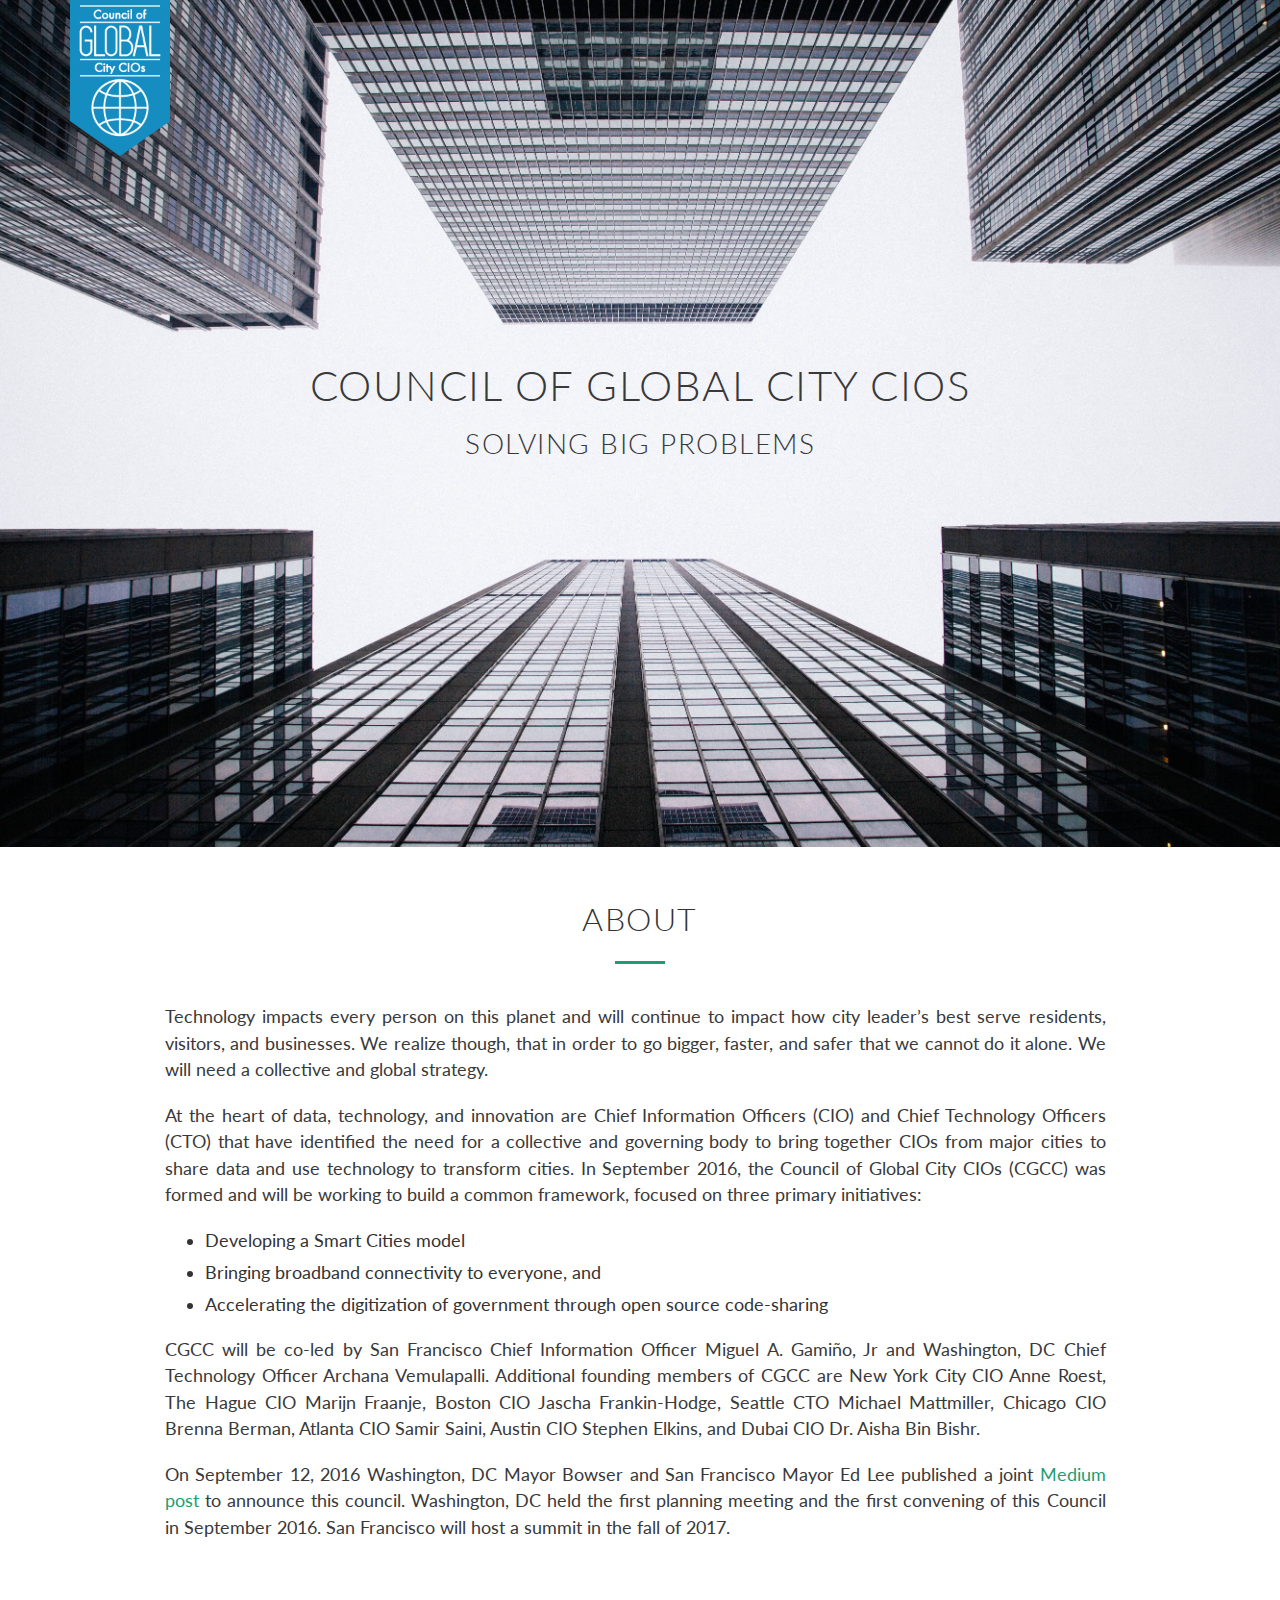
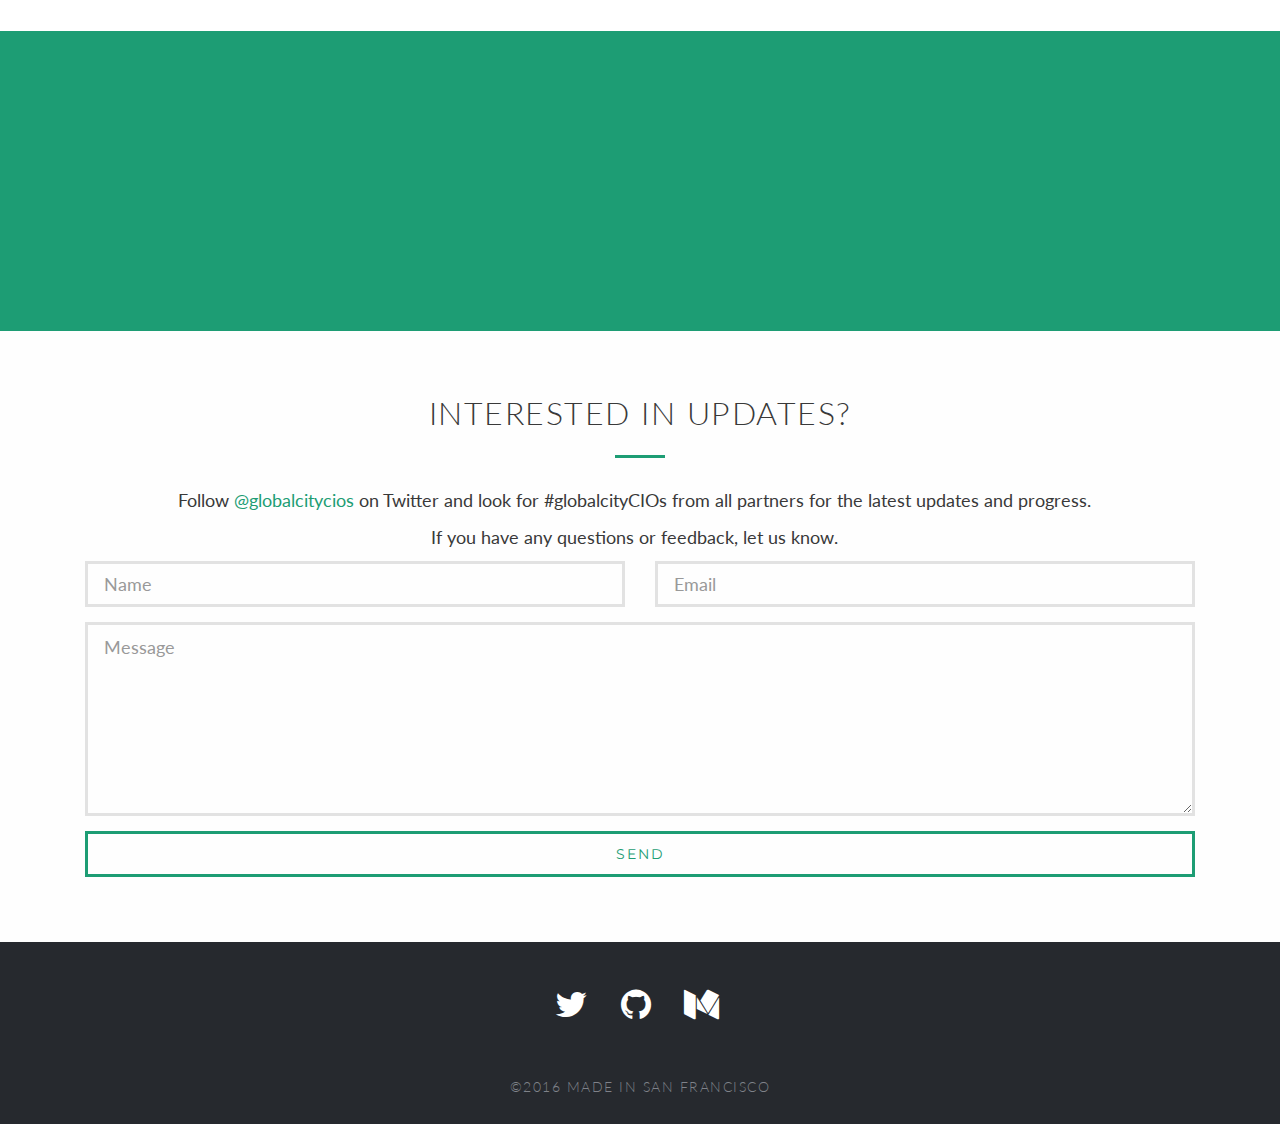
==== index.html @ 209b3d1e "initial commit" ====
<!doctype html>
<html lang="en">
<head>
    <meta charset="utf-8">
    <meta http-equiv="X-UA-Compatible" content="IE=edge,chrome=1">
    <title>Council of Global City CIOs</title>
    <meta name="description" content="Bringing together CIOs from major cities to share data and use technology to transform cities">
    <meta name="keywords" content="global, city, cio, council, forum" />
    <meta property="og:image" content="http://www.globalcitycios.org/assets/CGCC-Logo.png">
    <meta name="apple-mobile-web-app-capable" content="yes">
    <meta name="apple-mobile-web-app-status-bar-style" content="black-translucent">
    <meta name="viewport" content="width=device-width, initial-scale=1.0">
    <link rel="shortcut icon" href="favicon.ico">
    <script src="https://cdnjs.cloudflare.com/ajax/libs/jquery/2.1.1/jquery.min.js"></script>
    <link rel="stylesheet" href="https://maxcdn.bootstrapcdn.com/bootstrap/3.3.4/css/bootstrap.min.css">
    <script src="https://maxcdn.bootstrapcdn.com/bootstrap/3.3.4/js/bootstrap.min.js"></script>
    <link rel="stylesheet" href="https://maxcdn.bootstrapcdn.com/font-awesome/4.6.3/css/font-awesome.min.css">
    <link href='https://fonts.googleapis.com/css?family=Montserrat:400,700' rel='stylesheet' type='text/css'>
    <link href='https://fonts.googleapis.com/css?family=Open+Sans:400,300,700,400italic' rel='stylesheet' type='text/css'>
    <link href='https://fonts.googleapis.com/css?family=Lato:400,300,700' rel='stylesheet' type='text/css'>
    <link rel="stylesheet" href="css/styles.css">
</head>
<body>
  <nav id="navbar" class="navbar" role="navigation">
    <div class="container">
      <a class="navbar-brand logo" href="/"><img src="assets/CGCC-Logo.png"></a>
      <!-- <div class="nav-right">
        <a id="nav-cdso" href="/CDSO.html">Join us</a>
      </div> -->
    </div>  
    
  </nav>


    <!-- Header -->
    <!-- <div class="color-overlay"></div> -->
    <div id="background-image" style="background-image:url('assets/lookup.jpg');"></div>

    <div id="home" class="main">
      <a href="/#about"><h1 class= "title">Council of Global City CIOs</h1>
      <h3>Solving Big Problems</h3></a>
      <!-- <br/><br/><br/>
      <a class="btn-custom" href="/#contact">Read the Full Report (PDF)</a> -->
    </div>
    <!-- Header End -->
    <!-- About -->
    <div id="about">
    <div class="container">
      <h2 class="sub-heading">About</h2><div class="separator center"></div>
      <div class="about-box">
        <div class="about-body col-xs-12 col-sm-10 col-sm-offset-1 col-md-10 col-md-offset-1">
          <p>Technology impacts every person on this planet and will continue to impact how city leader’s best serve residents, visitors, and businesses. We realize though, that in order to go bigger, faster, and safer that we cannot do it alone. We will need a collective and global strategy.</p>

          <p>At the heart of data, technology, and innovation are Chief Information Officers (CIO) and Chief Technology Officers (CTO) that have identified the need for a collective and governing body to bring together CIOs from major cities to share data and use technology to transform cities. In September 2016, the Council of Global City CIOs (CGCC) was formed and will be working to build a common framework, focused on three primary initiatives:</p>
          <ul>
          <li>Developing a Smart Cities model</li>
          <li>Bringing broadband connectivity to everyone, and</li>
          <li>Accelerating the digitization of government through open source code-sharing</li>
          </ul>
          <p>CGCC will be co-led by San Francisco Chief Information Officer Miguel A. Gamiño, Jr and Washington, DC Chief Technology Officer Archana Vemulapalli. Additional founding members of CGCC are New York City CIO Anne Roest, The Hague CIO Marijn Fraanje, Boston CIO Jascha Frankin-Hodge, Seattle CTO Michael Mattmiller, Chicago CIO Brenna Berman, Atlanta CIO Samir Saini, Austin CIO Stephen Elkins, and Dubai CIO Dr. Aisha Bin Bishr.</p>

          <p>On September 12, 2016 Washington, DC Mayor Bowser and San Francisco Mayor Ed Lee published a joint <a href="https://medium.com/@MayorBowser/san-francisco-and-washington-dc-partner-to-launch-the-council-of-global-city-cios-79516e6d23c#.s5crmnnvt" target="_blank">Medium post</a> to announce this council. Washington, DC held the first planning meeting and the first convening of this Council in September 2016. San Francisco will host a summit in the fall of 2017.</p>

           <br />
          <!--<a class="btn-custom2 center" href="/assets/SF-DigitalServiceStrategy.pdf">Read the Full Report (PDF)</a> -->
          
        </div>
        
      </div>  
    </div>
    </div>
    <!-- About End -->

    <div id="separator-image" style="background-image:url('assets/emerald-city.jpg');"></div>

  
    <!-- Contact -->
    <div id="contact" class="contact">
      <div class="container">
        <div class="row">
          <h2 class="sub-heading">Interested in updates?</h2><div class="separator center"></div>
        </div>

        <div class="col-md-12 center">
        <p>Follow <a href="https://twitter.com/globalcitycios" target="_blank">@globalcitycios</a> on Twitter and look for #globalcityCIOs from all partners for the latest updates and progress.</p>
        <p>If you have any questions or feedback, let us know.</p>
        </div>
        <div class="col-md-12 contact-form">                               
          <form action="https://formspree.io/matthew.hill@sfgov.org" method="POST" class="form">
              <div class="row">
                <div class="col-xs-12 col-md-6 form-group">
                  <input class="form-control input-lg" id="message_name" label="false" name="name" placeholder="Name" type="text">
                </div>
                <div class="col-xs-12 col-md-6 form-group">
                  <input class="form-control input-lg" id="message_email" label="false" name="_replyto" placeholder="Email" type="text">
                </div>
              </div>
                <textarea class="form-control input-lg" id="message_body" label="false" name="Message" placeholder="Message" rows="7"></textarea>
                <input type="text" name="_gotcha" style="display:none" />
              <div class="row">
                <div class="col-xs-12 col-md-12 form-group">  
                <input class="btn btn-custom2" name="commit" style="min-width:100%; margin-left: 0;" type="submit" value="Send">
                </div>
              </div>
              <input type="hidden" name="_subject" value="Interest in Digital Services Updates" />
              <input type="hidden" name="_cc" value="miguel.gamino@sfgov.org,kathleen.clark@sfgov.org" />
              <input type="hidden" name="_next" value="//www.globalcitycios.org/thanks.html" />

          </form>      
        </div>
      </div>
  </div>
    <!-- Contact End -->


    <!-- FOOTER -->
    <footer>
      <div class="container">
          <div class="row">
              <div class="col-lg-10 col-lg-offset-1 text-center">
                  <ul class="social list-inline h5">
                      <li><a id="footer-twitter" href="https://twitter.com/globalcitycios" title="Twitter"><i class="fa fa-twitter" aria-hidden="true"></i></a></li>
                    
                      <li><a id="footer-github" href="https://github.com/GlobalCIO" target="_blank" title="GitHub"><i class="fa fa-github" aria-hidden="true"></i></a></li>
                      
                      <li><a id="footer-medium" href="https://medium.com/@MayorBowser/san-francisco-and-washington-dc-partner-to-launch-the-council-of-global-city-cios-79516e6d23c#.s5crmnnvt" title="Medium blog"><i class="fa fa-medium" aria-hidden="true"></i></a></li>

                  </ul>
                  <br/>
                 <h6 class="credit">&copy;2016 <a href="http://matthewdhill.com" target="_blank">Made in San Francisco</a></h6>
              </div>
          </div>
      </div>
    </footer>
<!-- JavaScript --> 
<script>
$(function() {
    $('a[href*=#]:not([href=#])').click(function() {
        if (location.pathname.replace(/^\//, '') == this.pathname.replace(/^\//, '') || location.hostname == this.hostname) {

            var target = $(this.hash);
            target = target.length ? target : $('[name=' + this.hash.slice(1) + ']');
            if (target.length) {
                $('html,body').animate({
                    scrollTop: target.offset().top
                }, 1000);
                return false;
            }
        }
    });
});

</script>

<script>
  (function(i,s,o,g,r,a,m){i['GoogleAnalyticsObject']=r;i[r]=i[r]||function(){
  (i[r].q=i[r].q||[]).push(arguments)},i[r].l=1*new Date();a=s.createElement(o),
  m=s.getElementsByTagName(o)[0];a.async=1;a.src=g;m.parentNode.insertBefore(a,m)
  })(window,document,'script','https://www.google-analytics.com/analytics.js','ga');

  ga('create', 'UA-84644818-1', 'auto');
  ga('send', 'pageview');

</script>
</body>
</html>
---- css/styles.css ----
.skyblue { color: #00BFFF;}/*rgb(221,160,221)*/
.blue {color: #0082ed;}/*rgb(128,0,128)*/
.teal {color: #1d9d74}
.dark-teal {color: #157254}


/*------------------------------
  MAIN
------------------------------*/
/*.row {
  padding-bottom: 30px;
}*/
.center {
  margin-left: auto;
  margin-right: auto;
  text-align: center;
}
.hide {
  display: none;
}

/* Global Styles */
html,
body {
  width: 100%;
  margin: 0 0;
  font-family: 'Lato', sans-serif;
  -webkit-font-smoothing: antialiased;
  font-smoothing: antialiased;
  -webkit-text-size-adjust: none;
  font-size: 14px;
}

.blur { 
    -webkit-filter: blur(3px); 
    -moz-filter: blur(3px); 
    filter: blur(3px); 
}

.overlay { 
  z-index: 1;
  position: absolute;
  height: 650px;
  width: 100%;
  background: rgba(0, 0, 100, .25);
  -webkit-background-size: cover;
  -moz-background-size: cover;
  -o-background-size: cover;
  background-size: cover;
}

h1,h2,h3,h4,h5,h6,.h1,.h2,.h3,.h4,.h5,.h6 {
  font-family: 'Lato', sans-serif;
  font-weight: 300;
  text-transform: uppercase;
  letter-spacing: 1.5px;
}
h1 {
  font-size: 2.5em;
}

h2 {
  font-size: 2.3em;
}

h3 {
  font-size: 2em;
}

h4 {
  font-size: 1.4em;
  font-weight: 400;
}

h5 {
  font-size: 1.2em;
}

h6 {
  font-size: 1em;
  color: #7F8289;
}
p {
  color: #393939;
  font-size: 1.25em;
  line-height: 1.5em;
}
ol{
  text-align: left;
  line-height: 1.6em;
}
li{
  font-size: 1.25em;
  margin-bottom: 7px;
}
strong {
  font-weight: 700;
  font-family: 'Lato', sans-serif;
}
error {
  color: #e74c3c;
}
a {
  color: #1d9d74;
  text-decoration: none;
}
a:hover {
  color: #157254;
  text-decoration: none;
}
button {
  outline: none;
}
button:focus {
  outline: none;
}
button:active {
  outline: none;
}
.btn-custom {
  color: #fff;
  text-decoration: none;
  font-family: 'Montserrat', sans-serif;
  letter-spacing: 2px;
  text-transform: uppercase;
  font-size: 1em;
  border: 3px solid #1d9d74;
  border-radius: 0px;
  webkit-border-radius: 0px;
  padding: 10px 40px;
  background: transparent;
}
.btn-custom:hover {
  color: #fff;
  background: #1d9d74;
  -webkit-transition: all 0.2s ease-in-out;
  -moz-transition: all 0.2s ease-in-out;
  -o-transition: all 0.2s ease-in-out;
  -ms-transition: all 0.2s ease-in-out;
  transition: all 0.2s ease-in-out;
}
.btn-custom2 {
  color: #1d9d74;
  text-decoration: none;
  font-family: 'Montserrat', sans-serif;
  letter-spacing: 2px;
  text-transform: uppercase;
  font-size: 1em;
  border: 3px solid #1d9d74;
  border-radius: 0px;
  webkit-border-radius: 0px;
  padding: 10px 40px;
  margin: 20px 0;
  background: transparent;
}
.btn-custom2:hover {
  color: #fff;
  background: #1d9d74;
  -webkit-transition: all 0.2s ease-in-out;
  -moz-transition: all 0.2s ease-in-out;
  -o-transition: all 0.2s ease-in-out;
  -ms-transition: all 0.2s ease-in-out;
  transition: all 0.2s ease-in-out;
}
.separator {
 /* margin-top: -30px;*/
  margin-bottom: 30px;
  border-top: 3px solid #1d9d74!important;
  width: 50px;
}
.navbar {
  background-color: transparent;
  color: #fff;
  font-family: 'Lato', sans-serif;
  margin: -55px 0 0 0;
  /*-moz-box-shadow:    -.5px .5px 6px 0px rgba(0,0,0,.5)
  -webkit-box-shadow: -.5px .5px 6px 0px rgba(0,0,0,.5);
  box-shadow:         -.5px .5px 6px 0px rgba(0,0,0,.5);*/ 
}
.nav-right {
  float: right;
  padding-top: 15px;
}
.nav-right a {
  color: #fefefe;
  padding: 0 10px;
  font-size: 1.2em;
}
.navbar-brand {
  font-weight: 300;
}
.navbar-brand:hover {
  color: #ecf0f1;
}
.logo img{
  margin-top: 35px;
  width: 100px;
}
.navbar-collapse a {
  color: #fff;
}
.navbar-nav > li > a:hover{
  background-color: #1d9d74;
  text-decoration: none;
  color: #13487D;
} 
.navbar-toggle:hover {
  background-color: #1d9d74!important;
  color: #fff;
}
.nav .open > a, .nav .open > a:hover, .nav .open > a:focus {
  background-color: #1d9d74;
}


/* Main */
#background-image {
  height: 850px;
  width: 100%;
  background: #fefefe center center fixed;
  -webkit-background-size: cover;
  -moz-background-size: cover;
  -o-background-size: cover;
  background-size: cover;
}
.color-overlay{
  z-index: 10;
  position: absolute;
  height: 650px;
  width: 100%;
  background-color: rgba(0,144,255,.18);
  -webkit-background-size: cover;
  -moz-background-size: cover;
  -o-background-size: cover;
  background-size: cover;
}
#separator-image {
  min-height: 300px;
  margin-top: 20px;
  background: #1d9d74 center center fixed;
}

.main {
  z-index: 10;
  top: 38%;
  width: 100%;
  position: absolute;
  text-align: center;
  color: #393939;
}
.main a{
  color: #393939;
}
.title {
  font-size: 3em;
  font-weight: 300;
}

/* About */
#about {
  margin: 20px 0px 60px 0px;
}
.about-box {
  margin-top: 30px;
  text-align: center;
}
.about-body{
  padding: 0 0;
  text-align: center;
}
.about-body{
  padding: 0 0;
}
.about-body p, .about-body ul{
  text-align: justify;
  padding-top:10px;
}
#about .sub-heading {
  text-align: center;
  line-height: 2;
}

#contact .sub-heading {
  text-align: center;
  line-height: 2;
}
.contact {
  color: #393939;
  background: #fefefe;
  padding: 30px 0;
}
.contact .btn {
  margin-top: 15px;
}
.form-control,
.contact-form input.simplebox {
  border-radius: 0px;
  border: 3px solid #e2e2e2;
  background: transparent;
  box-shadow: none;
  -webkit-box-shadow: none;
  -moz-box-shadow: none;
  color: #393939 !important;
}
.contact-form textarea:focus,
.contact-form input[type="text"]:focus,
.contact-form input[type="password"]:focus,
.contact-form input[type="datetime"]:focus,
.contact-form input[type="datetime-local"]:focus,
.contact-form input[type="date"]:focus,
.contact-form input[type="month"]:focus,
.contact-form input[type="time"]:focus,
.contact-form input[type="week"]:focus,
.contact-form input[type="number"]:focus,
.contact-form input[type="email"]:focus,
.contact-form input[type="url"]:focus,
.contact-form input[type="search"]:focus,
.contact-form input[type="tel"]:focus,
.contact-form input[type="color"]:focus,
.contact-form .uneditable-input:focus {
  border-color: #1d9d74;
  outline: 0;
  outline: thin dotted \9;
  /* IE6-9 */
  -webkit-box-shadow: inset 0 1px 0px rgba(0, 0, 0, 0.075), 0 0 8px #1d9d74;
  -moz-box-shadow: inset 0 1px 0px rgba(0, 0, 0, 0.075), 0 0 8px #1d9d74;
  box-shadow: inset 0 1px 0px rgba(0, 0, 0, 0.075), 0 0 8px #1d9d74;
}
.contact-form input:focus, .contact-form textarea:focus{
  outline: none !important;
  border: 3px solid #1d9d74 !important;
  box-shadow: none !important;
}



footer {
  z-index: 10000;
  position: absolute;
  background-color: #26292E;
  float: none;
  width: 100%;
  font-family: "Open Sans", sans-serif;
  text-align: center;
  color: #fff;
  margin-bottom: 0px;
  padding: 20px 0px;
}
footer p {
  color: #fff;
}
.footer-links li{
  margin-top: 10px;
}
.footer-links li a {
  padding: 15px 20px;
  color: #fefefe;
  font-family: "Lato";
  font-weight: 400;
  font-size: 1.5em;
}
.footer-links a:hover{
  color: #1d9d74;
}
.social { 
  margin-top: 15px;
}
.social i{
  font-size: 2em;
  color: #fff;
  margin: 10px 8px;
}
.social i:hover{
  color: #1d9d74;
  text-decoration: none;
}
.credit a{
  color: #7F8289;
}
.credit a:hover{
  color: #fefefe;
}

/* Page-Editor*/

.page-form input, .page-form textarea {
  text-align: center;
  border: none;
  background: rgba(0,0,0,0.1);
}
.page-form input:focus, .page-form textarea:focus {
  outline: none;
  background: rgba(0, 0, 0, 0.2);
}
.page-form input::-webkit-input-placeholder,.page-form textarea::-webkit-input-placeholder { /* WebKit browsers */
  border: none;
  background: rgba(0,0,0,0.1);
}
.page-form input:-moz-placeholder,.page-form textarea:-moz-placeholder { /* Mozilla Firefox 4 to 18 */
  border: none;
  background: rgba(0,0,0,0.1);
}
.page-form input::-moz-placeholder,.page-form textarea::-moz-placeholder { /* Mozilla Firefox 19+ */
  border: none;
  background: rgba(0,0,0,0.1);
}
.page-form input:-ms-input-placeholder,.page-form textarea:-ms-input-placeholder { /* Internet Explorer 10+ */
  border: none;
  background: rgba(0,0,0,0.1);
}

#nested_form input[type="file"], p, a{
  max-width: 99%;
  text-align: center;
}
.misc-field input{
  width: 50%;
  text-align: center;
}

/* 20.Media-Query
-------------------------------------------------------------- */

/* -------------------- Large screens -------------------- */
@media only screen and (min-width : 1680px) {

}

/* -------------------- Tablet Landscape -------------------- */
 @media only screen and (min-device-width : 768px) and (max-device-width : 1024px) and (orientation : landscape) {
  
}

/* -------------------- Smaller than 960px -------------------- */
@media only screen and (max-width: 991px) {
  /*#background-image {height: 600px; background: #1d9d74 top center no-repeat;}*/
  .color-overlay{height: 600px;}
  .overlay{height: 600px;}
  .values-box {
    height: 500px;
    background-color: #1d9d74;
  }
  .values-box .values-img img{
    min-height: 500px;
    overflow: hidden;
  }
  .roadmap-photo img{
    width:80px;
  }
  #separator-image {
    min-height: 250px;
  }
  h3.separator-quote-1 {
    padding-top: 40px;
    font-size: 1.5em;
  }
  h3.separator-quote-2 {
    text-align: center;
    color: #fff;
    font-weight: 700;
  }
  h6.separator-quote-3 {
    padding-top: 5px;
    text-align: right;
    color: #fff;
    font-weight: 700;
  }
  h6.separator-quote-3 a{
    color: #fff;
    font-weight: 700;
  }
  .carousel-caption {
    font-size: 3.5em;
    margin-bottom: 15%;
  }
  .caption {
    top: 0;
    background: rgba(51, 51, 51, 0.4);
    padding-top: 5%;
    padding-left: 5%;
    padding-right: 5%;
    font-size: 1.5em;
  }
}


/* -------------------- Tablet Portrait Size -------------------- */
@media only screen and (min-width: 768px) and (max-width: 959px) {

}


/* -------------------- All Mobile Sizes -------------------- */
@media only screen and (max-width: 767px) { 
  #map {max-height: 250px;}
  .btn-custom { font-size: .8em; background: #1d9d74; }
  .btn-custom2 { font-size: .8em; }
  .service-box { width: 40%; }
  .title { font-size: 2.6em; }
  .nav-brand { font-size: 2.2em; }
  h1 { font-size: 2.2em; }
  h2 { font-size: 2em; }
  h3 { font-size: 1.7em; }
  h4 { font-size: 1.3em; font-weight: 400; }
  h5 { font-size: .8em; }
  h6 { font-size: .8em; color: #7F8289; }
  p { color: #393939; font-size: 1.1em; line-height: 1.5em; }
  .footer-links a { font-size: 1em; }
  .roadmap-photo{margin: 20px 0 10px -20px; text-align: center;}
  .roadmap-content h4{font-size: 1.3em;}
  h3.separator-quote-1 {padding-top: 20px;font-size: 1.3em;}
}

/* -------------------- Mobile Landscape -------------------- */
@media only screen and (min-width: 480px) and (max-width: 767px) {
.about-body p{text-align: center;}
.roadmap-body p {text-align: center;}
}

/* -------------------- Mobile Portrait -------------------- */
@media only screen and (max-width: 479px) {
.about-body p{text-align: center;}  
}

/* Retina Display Media Query */
@media only screen and (-webkit-min-device-pixel-ratio: 2), only screen and (-moz-min-device-pixel-ratio: 2), only screen and (-o-min-device-pixel-ratio: 2/1), only screen and (min-device-pixel-ratio: 2), only screen and (min-resolution: 192dpi), only screen and (min-resolution: 2dppx) {

  /* Retina-specific stuff here */
}
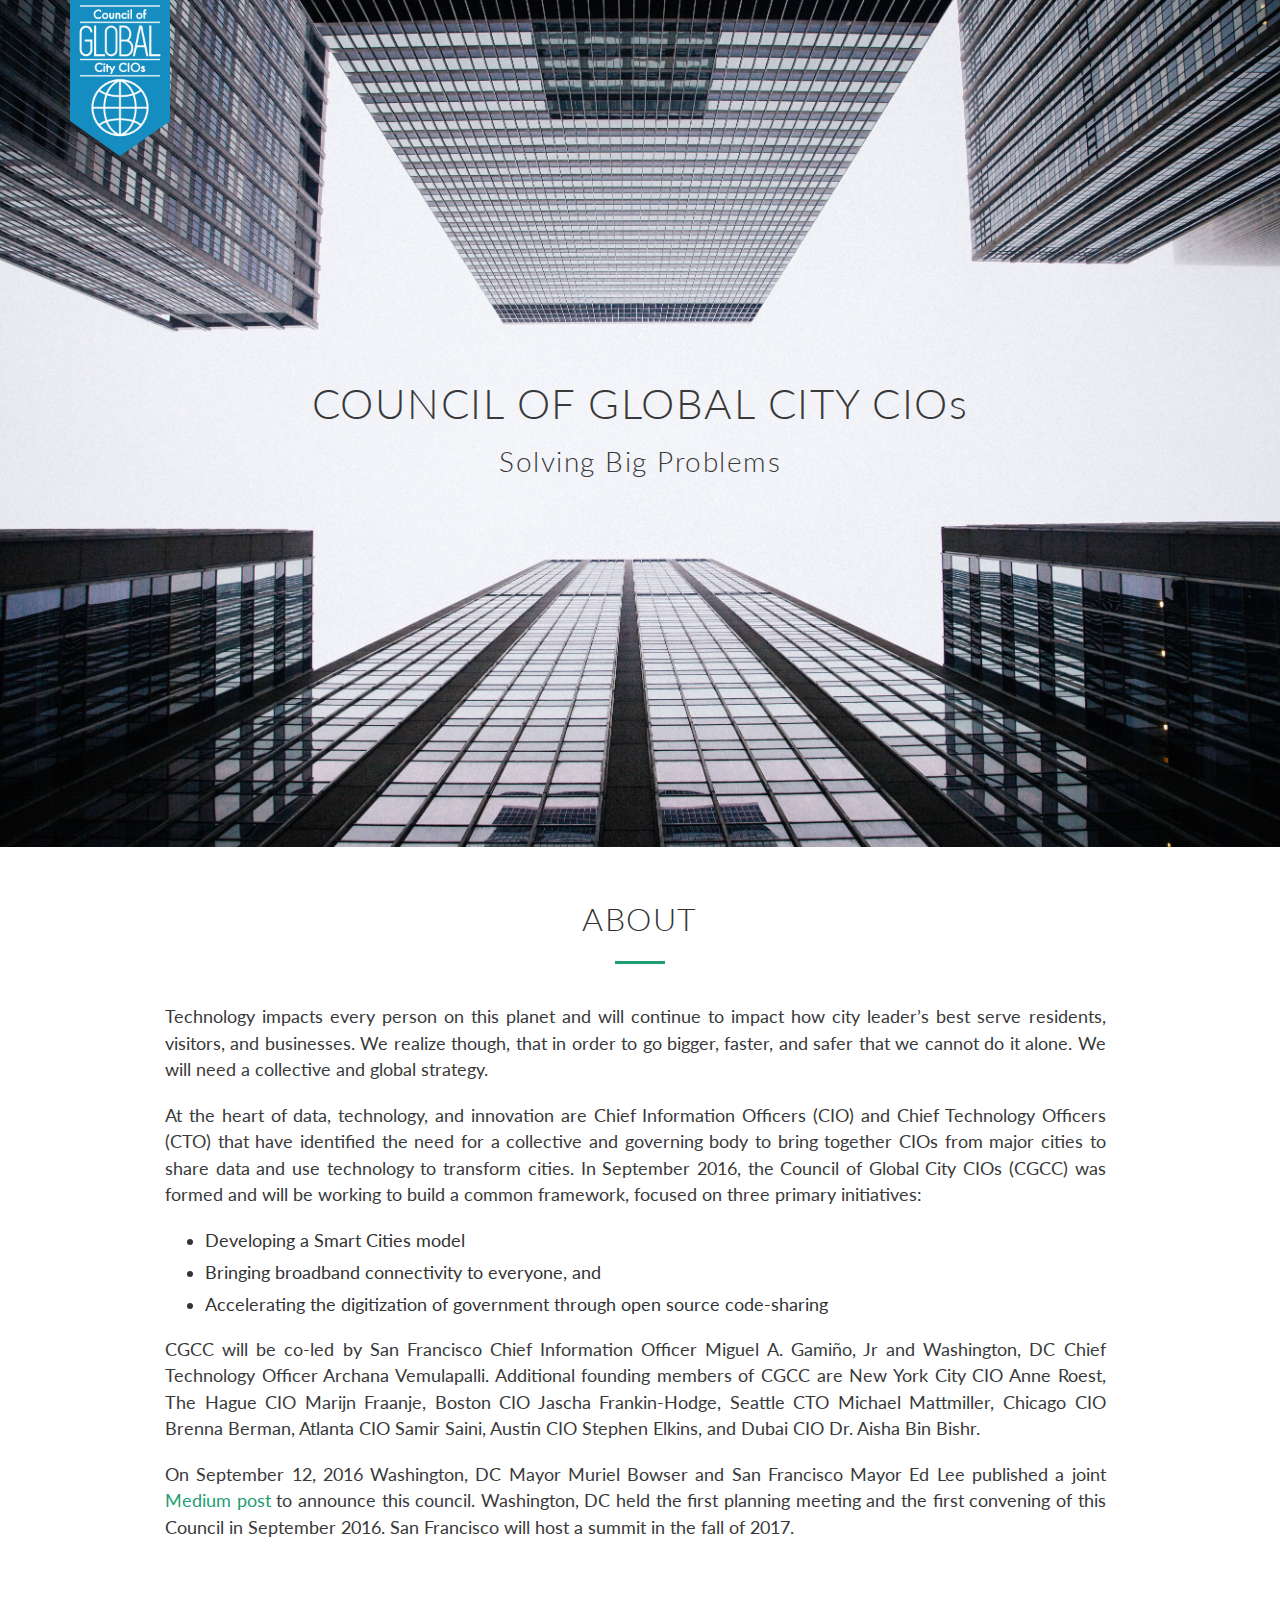
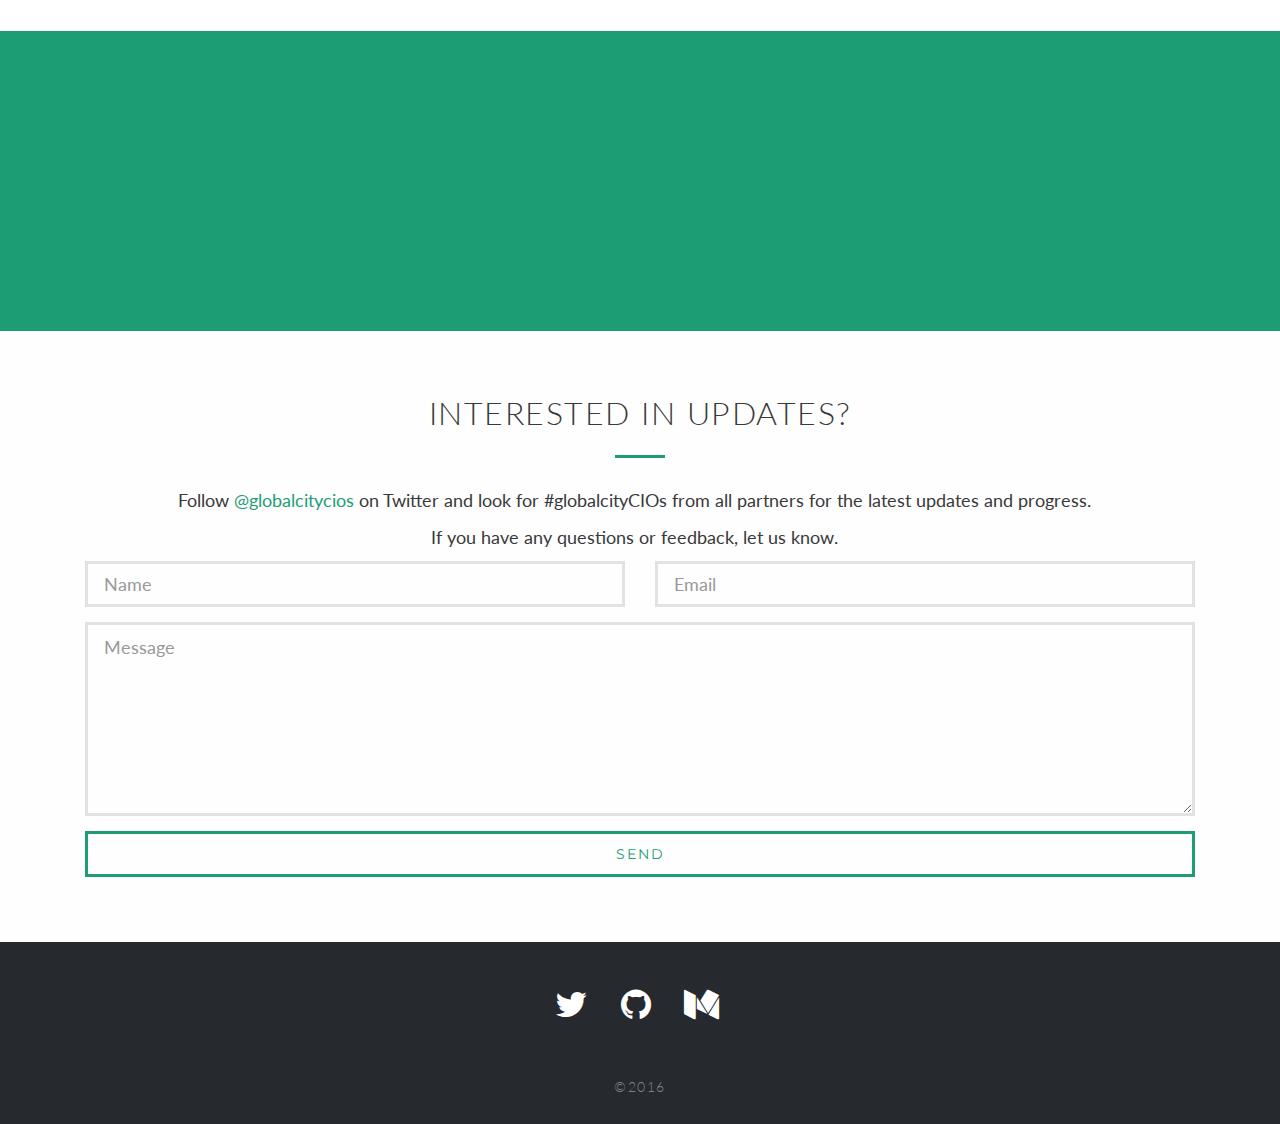
==== commit 386adfea: "mobile style tweaks" ====
--- a/index.html
+++ b/index.html
@@ -37,7 +37,7 @@
     <div id="background-image" style="background-image:url('assets/lookup.jpg');"></div>
 
     <div id="home" class="main">
-      <a href="/#about"><h1 class= "title">Council of Global City CIOs</h1>
+      <a href="/#about"><h1 class= "title">COUNCIL OF GLOBAL CITY CIOs</h1>
       <h3>Solving Big Problems</h3></a>
       <!-- <br/><br/><br/>
       <a class="btn-custom" href="/#contact">Read the Full Report (PDF)</a> -->
@@ -59,7 +59,7 @@
           </ul>
           <p>CGCC will be co-led by San Francisco Chief Information Officer Miguel A. Gamiño, Jr and Washington, DC Chief Technology Officer Archana Vemulapalli. Additional founding members of CGCC are New York City CIO Anne Roest, The Hague CIO Marijn Fraanje, Boston CIO Jascha Frankin-Hodge, Seattle CTO Michael Mattmiller, Chicago CIO Brenna Berman, Atlanta CIO Samir Saini, Austin CIO Stephen Elkins, and Dubai CIO Dr. Aisha Bin Bishr.</p>
 
-          <p>On September 12, 2016 Washington, DC Mayor Bowser and San Francisco Mayor Ed Lee published a joint <a href="https://medium.com/@MayorBowser/san-francisco-and-washington-dc-partner-to-launch-the-council-of-global-city-cios-79516e6d23c#.s5crmnnvt" target="_blank">Medium post</a> to announce this council. Washington, DC held the first planning meeting and the first convening of this Council in September 2016. San Francisco will host a summit in the fall of 2017.</p>
+          <p>On September 12, 2016 Washington, DC Mayor Muriel Bowser and San Francisco Mayor Ed Lee published a joint <a href="https://medium.com/@MayorBowser/san-francisco-and-washington-dc-partner-to-launch-the-council-of-global-city-cios-79516e6d23c#.s5crmnnvt" target="_blank">Medium post</a> to announce this council. Washington, DC held the first planning meeting and the first convening of this Council in September 2016. San Francisco will host a summit in the fall of 2017.</p>
 
            <br />
           <!--<a class="btn-custom2 center" href="/assets/SF-DigitalServiceStrategy.pdf">Read the Full Report (PDF)</a> -->
@@ -127,7 +127,7 @@
 
                   </ul>
                   <br/>
-                 <h6 class="credit">&copy;2016 <a href="http://matthewdhill.com" target="_blank">Made in San Francisco</a></h6>
+                 <h6 class="credit"><a href="https://github.com/GlobalCIO/welcome" target="_blank">&copy;2016</a></h6>
               </div>
           </div>
       </div>
--- a/css/styles.css
+++ b/css/styles.css
@@ -52,7 +52,6 @@
 h1,h2,h3,h4,h5,h6,.h1,.h2,.h3,.h4,.h5,.h6 {
   font-family: 'Lato', sans-serif;
   font-weight: 300;
-  text-transform: uppercase;
   letter-spacing: 1.5px;
 }
 h1 {
@@ -242,7 +241,7 @@
 
 .main {
   z-index: 10;
-  top: 38%;
+  top: 40%;
   width: 100%;
   position: absolute;
   text-align: center;
@@ -277,11 +276,13 @@
 }
 #about .sub-heading {
   text-align: center;
+  text-transform: uppercase;
   line-height: 2;
 }
 
 #contact .sub-heading {
   text-align: center;
+  text-transform: uppercase;
   line-height: 2;
 }
 .contact {
@@ -433,7 +434,7 @@
 
 /* -------------------- Smaller than 960px -------------------- */
 @media only screen and (max-width: 991px) {
-  /*#background-image {height: 600px; background: #1d9d74 top center no-repeat;}*/
+  #background-image {height: 670px; background: #f3f3f3 top center no-repeat; background-size: cover!important;}
   .color-overlay{height: 600px;}
   .overlay{height: 600px;}
   .values-box {
@@ -448,7 +449,7 @@
     width:80px;
   }
   #separator-image {
-    min-height: 250px;
+    min-height: 250px; background: #f3f3f3 top center no-repeat; background-size: cover!important;
   }
   h3.separator-quote-1 {
     padding-top: 40px;
@@ -505,6 +506,7 @@
   h5 { font-size: .8em; }
   h6 { font-size: .8em; color: #7F8289; }
   p { color: #393939; font-size: 1.1em; line-height: 1.5em; }
+  ul { font-size: 1.1em; }
   .footer-links a { font-size: 1em; }
   .roadmap-photo{margin: 20px 0 10px -20px; text-align: center;}
   .roadmap-content h4{font-size: 1.3em;}
@@ -513,7 +515,7 @@
 
 /* -------------------- Mobile Landscape -------------------- */
 @media only screen and (min-width: 480px) and (max-width: 767px) {
-.about-body p{text-align: center;}
+.about-body p, .about-body ul{text-align: center;}
 .roadmap-body p {text-align: center;}
 }
 
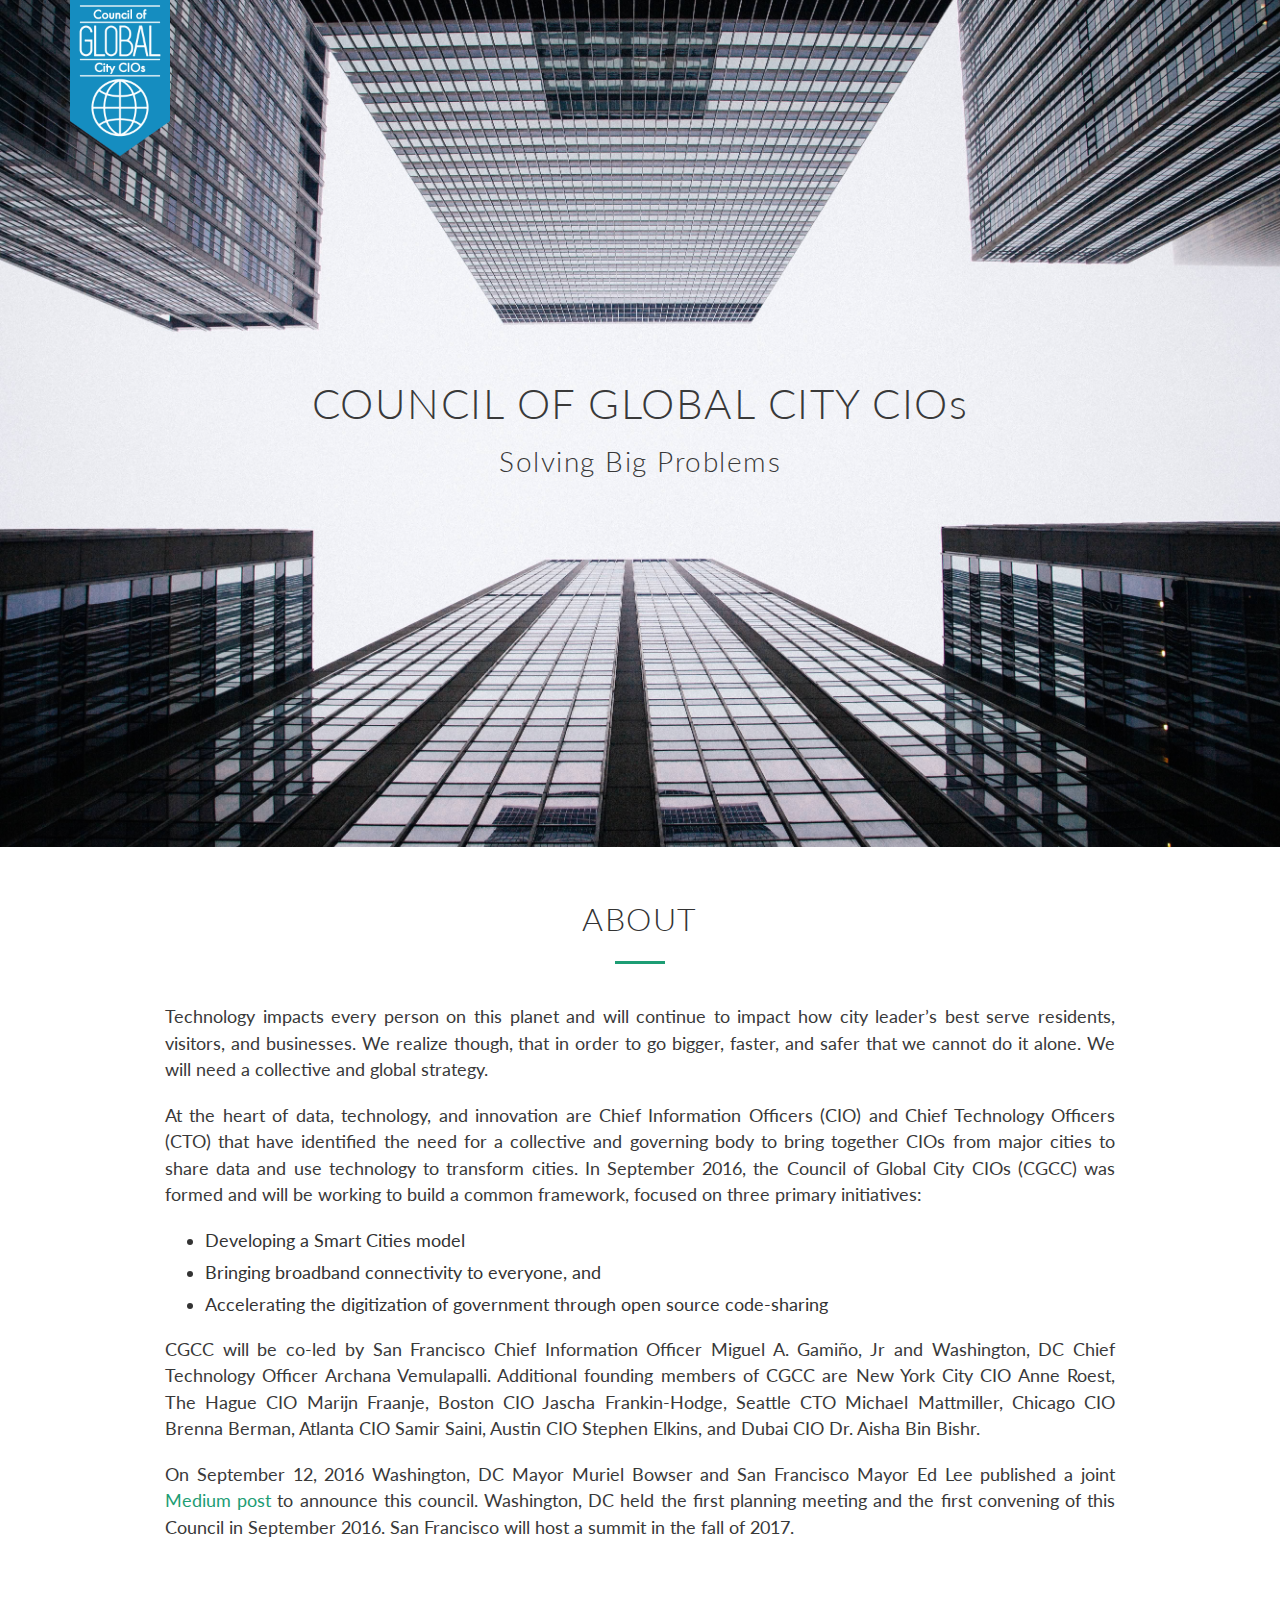
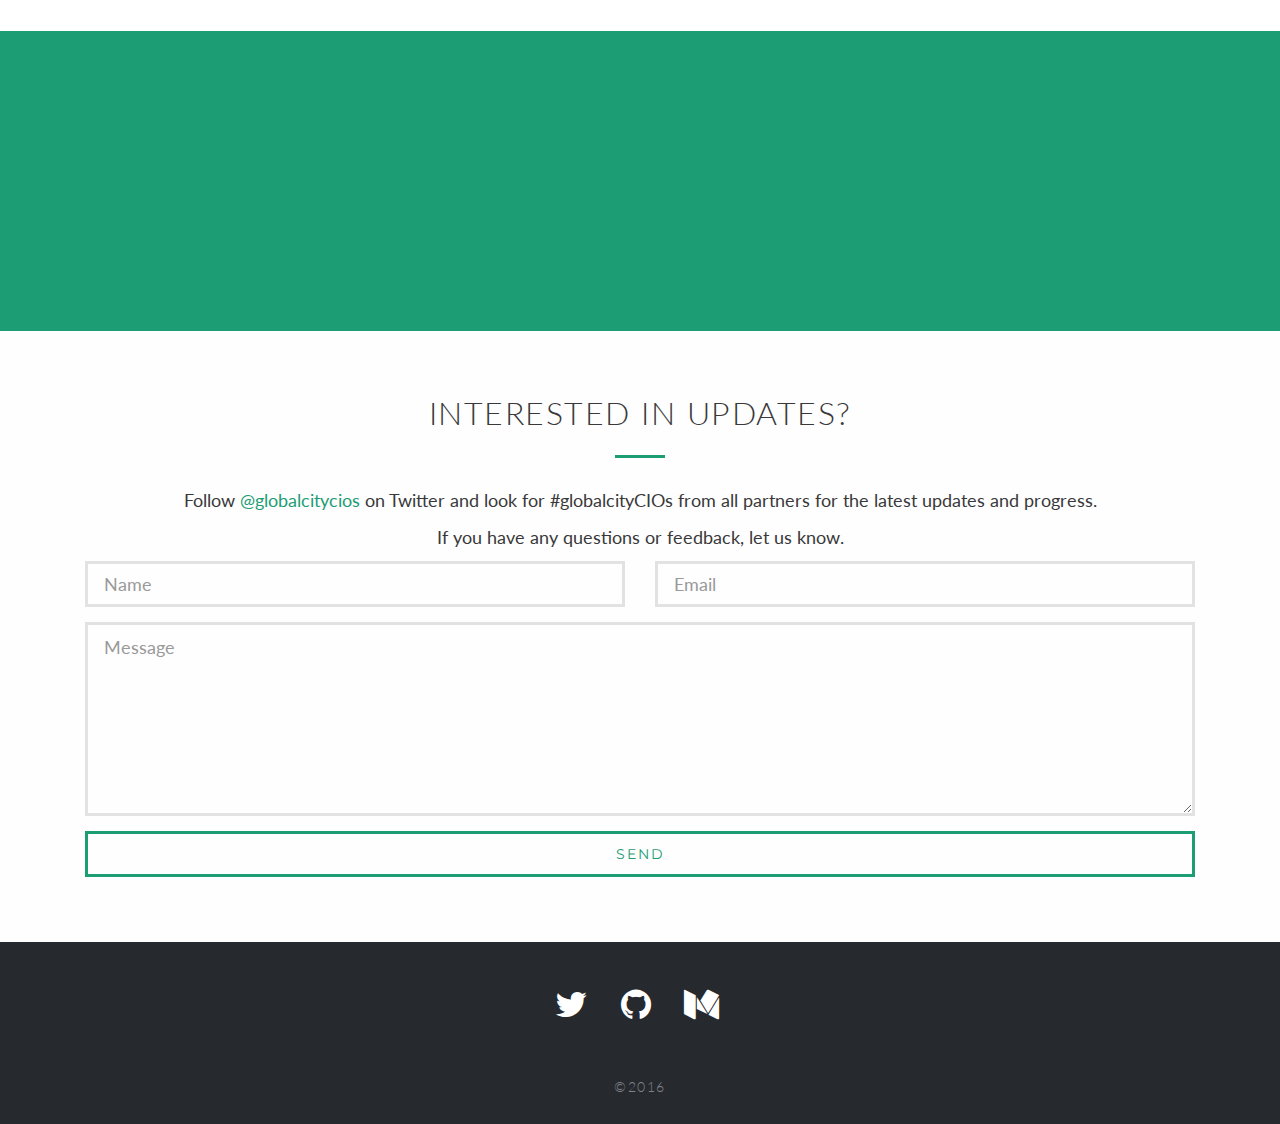
==== commit 85639801: "update urls" ====
--- a/index.html
+++ b/index.html
@@ -6,7 +6,7 @@
     <title>Council of Global City CIOs</title>
     <meta name="description" content="Bringing together CIOs from major cities to share data and use technology to transform cities">
     <meta name="keywords" content="global, city, cio, council, forum" />
-    <meta property="og:image" content="http://www.globalcitycios.org/assets/CGCC-Logo.png">
+    <meta property="og:image" content="https://globalcio.github.io/welcome/assets/CGCC-Logo.png">
     <meta name="apple-mobile-web-app-capable" content="yes">
     <meta name="apple-mobile-web-app-status-bar-style" content="black-translucent">
     <meta name="viewport" content="width=device-width, initial-scale=1.0">
@@ -104,7 +104,7 @@
               </div>
               <input type="hidden" name="_subject" value="Interest in Digital Services Updates" />
               <input type="hidden" name="_cc" value="miguel.gamino@sfgov.org,kathleen.clark@sfgov.org" />
-              <input type="hidden" name="_next" value="//www.globalcitycios.org/thanks.html" />
+              <input type="hidden" name="_next" value="https://globalcio.github.io/welcome/thanks.html" />
 
           </form>      
         </div>
--- a/css/styles.css
+++ b/css/styles.css
@@ -410,14 +410,6 @@
   background: rgba(0,0,0,0.1);
 }
 
-#nested_form input[type="file"], p, a{
-  max-width: 99%;
-  text-align: center;
-}
-.misc-field input{
-  width: 50%;
-  text-align: center;
-}
 
 /* 20.Media-Query
 -------------------------------------------------------------- */
@@ -429,7 +421,8 @@
 
 /* -------------------- Tablet Landscape -------------------- */
  @media only screen and (min-device-width : 768px) and (max-device-width : 1024px) and (orientation : landscape) {
-  
+  #background-image {height: 670px; background: #f3f3f3 top center no-repeat; background-size: cover!important;}
+  #separator-image {min-height: 250px; background: #f3f3f3 top center no-repeat; background-size: cover!important;}
 }
 
 /* -------------------- Smaller than 960px -------------------- */
@@ -437,63 +430,18 @@
   #background-image {height: 670px; background: #f3f3f3 top center no-repeat; background-size: cover!important;}
   .color-overlay{height: 600px;}
   .overlay{height: 600px;}
-  .values-box {
-    height: 500px;
-    background-color: #1d9d74;
-  }
-  .values-box .values-img img{
-    min-height: 500px;
-    overflow: hidden;
-  }
-  .roadmap-photo img{
-    width:80px;
-  }
-  #separator-image {
-    min-height: 250px; background: #f3f3f3 top center no-repeat; background-size: cover!important;
-  }
-  h3.separator-quote-1 {
-    padding-top: 40px;
-    font-size: 1.5em;
-  }
-  h3.separator-quote-2 {
-    text-align: center;
-    color: #fff;
-    font-weight: 700;
-  }
-  h6.separator-quote-3 {
-    padding-top: 5px;
-    text-align: right;
-    color: #fff;
-    font-weight: 700;
-  }
-  h6.separator-quote-3 a{
-    color: #fff;
-    font-weight: 700;
-  }
-  .carousel-caption {
-    font-size: 3.5em;
-    margin-bottom: 15%;
-  }
-  .caption {
-    top: 0;
-    background: rgba(51, 51, 51, 0.4);
-    padding-top: 5%;
-    padding-left: 5%;
-    padding-right: 5%;
-    font-size: 1.5em;
-  }
+  #separator-image {min-height: 250px; background: #f3f3f3 top center no-repeat; background-size: cover!important;}
 }
 
 
 /* -------------------- Tablet Portrait Size -------------------- */
 @media only screen and (min-width: 768px) and (max-width: 959px) {
-
+  #background-image {height: 800px; background: #f3f3f3 top center no-repeat; background-size: cover!important;}
 }
 
 
 /* -------------------- All Mobile Sizes -------------------- */
 @media only screen and (max-width: 767px) { 
-  #map {max-height: 250px;}
   .btn-custom { font-size: .8em; background: #1d9d74; }
   .btn-custom2 { font-size: .8em; }
   .service-box { width: 40%; }
@@ -506,17 +454,13 @@
   h5 { font-size: .8em; }
   h6 { font-size: .8em; color: #7F8289; }
   p { color: #393939; font-size: 1.1em; line-height: 1.5em; }
-  ul { font-size: 1.1em; }
+  ul { font-size: .9em; }
   .footer-links a { font-size: 1em; }
-  .roadmap-photo{margin: 20px 0 10px -20px; text-align: center;}
-  .roadmap-content h4{font-size: 1.3em;}
-  h3.separator-quote-1 {padding-top: 20px;font-size: 1.3em;}
 }
 
 /* -------------------- Mobile Landscape -------------------- */
 @media only screen and (min-width: 480px) and (max-width: 767px) {
 .about-body p, .about-body ul{text-align: center;}
-.roadmap-body p {text-align: center;}
 }
 
 /* -------------------- Mobile Portrait -------------------- */
